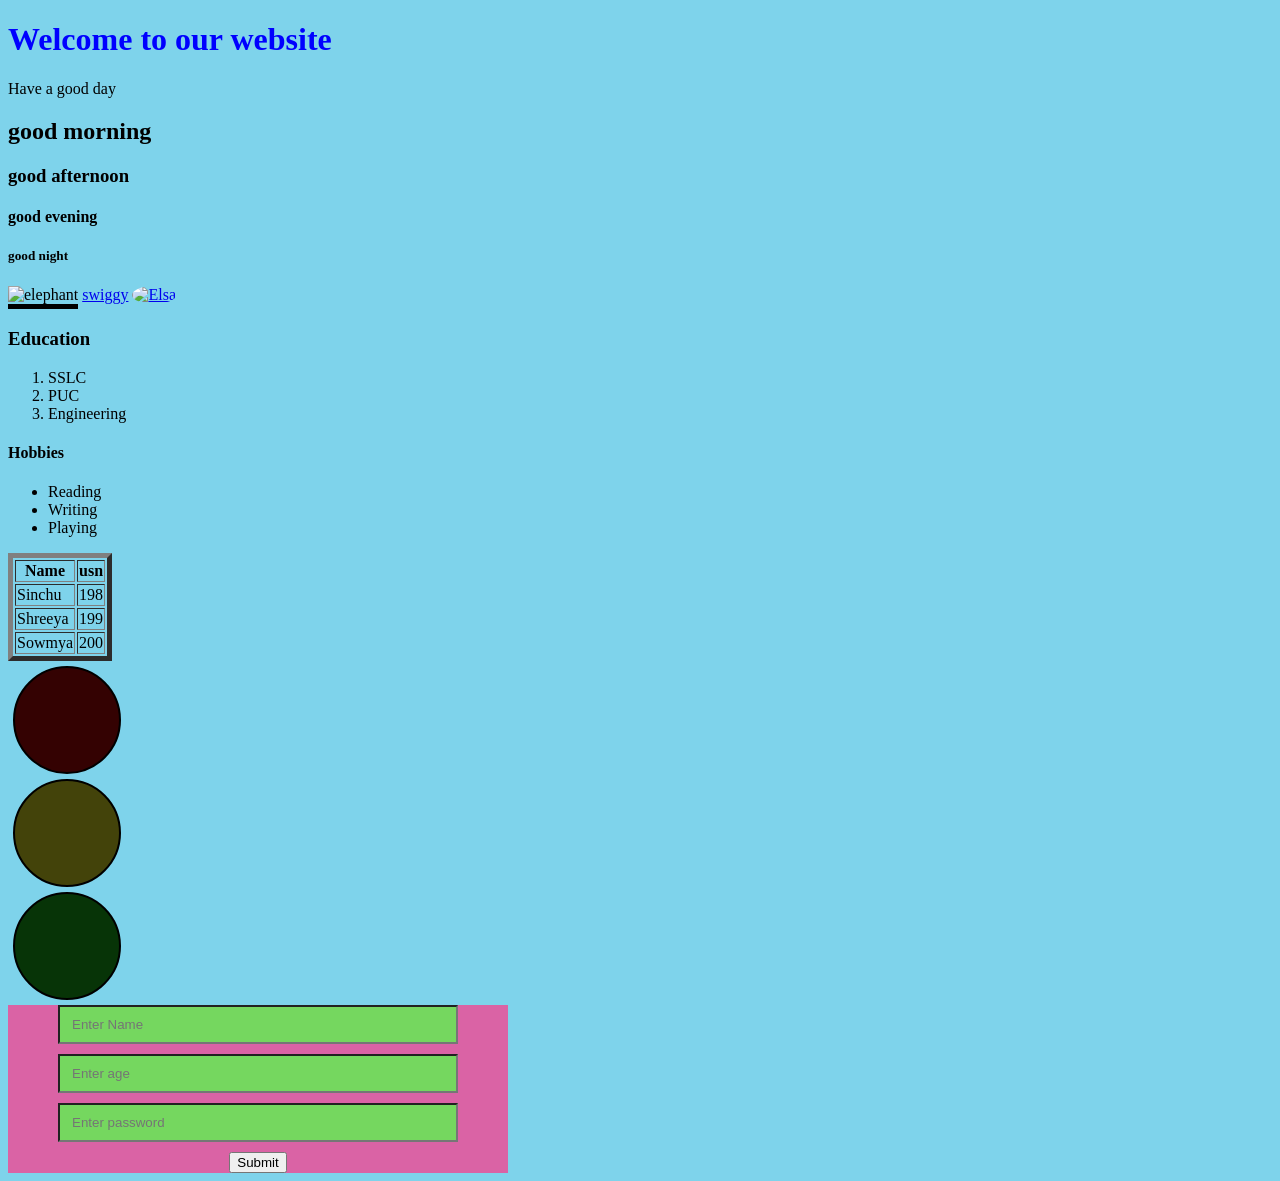
==== index.html @ cd45258e "Skill Development program" ====
<!DOCTYPE html>
<html lang="en">
<head>
    <meta charset="UTF-8">
    <meta name="viewport" content="width=device-width, initial-scale=1.0">
    <title>Document</title>
    <link rel="stylesheet" href="style.css">
</head>
<body>
    <h1 style="color: blue;">Welcome to our website </h1>
    <p>Have a good day</p>
    <h2>good morning</h2>
    <h3>good afternoon</h3>
    <h4>good evening</h4>
    <h5>good night</h5>  

    <img src="https://th.bing.com/th?q=Cute+and+Girly+Wallpapers+Elephant&w=120&h=120&c=1&rs=1&qlt=70&r=0&o=7&cb=1&dpr=1.5&pid=InlineBlock&rm=3&mkt=en-IN&cc=IN&setlang=en&adlt=moderate&t=1&mw=247" alt="elephant"  id="elephant" width="300" height="200">
    <a href="https://www.zomato.com/">swiggy</a>
    <a href="https://i.pinimg.com/736x/d4/13/8e/d4138ee46ea6136b2cb9c35057a6ec2f.jpg"> <img src="https://tse1.mm.bing.net/th/id/OIP.ut5CbmNNxjrD19TA4s0o9QHaJv?r=0&w=942&h=1239&rs=1&pid=ImgDetMain&o=7&rm=3" alt="Elsa" id="elsa">
    </a>

    <h3>Education</h3>
        <ol>
            <li>SSLC</li>
            <li>PUC</li>
            <li>Engineering</li>
        </ol>

    <h4>Hobbies</h4>
        <ul>
            <li>Reading</li>
            <li>Writing</li>
            <li>Playing</li>
        </ul>

        <table border ="5">
            <tr>
                <th>Name</th>
                <th>usn</th>
            </tr>
            <tr>
                <td>Sinchu</td>
                <td>198</td>
            </tr>
            <tr>
                <td>Shreeya</td>
                <td>199</td>
            </tr>
            <tr>
                <td>Sowmya</td>
                <td>200</td>
            </table>

            <div id="div1"></div>
            <div id="div2"></div>
            <div id="div3"></div>
            <div id="div4"></div>

        <form action="">
            <input type="text" placeholder="Enter Name">
            <input type="number"placeholder="Enter age">
            <input type="password" placeholder="Enter password">
        
            <button>Submit</button>
        </form>
</body>
</html>
</body>
</html>
---- style.css ----
body{
    background-color: #7ed3eb;
}
img{
    width: 100%;
    height: auto;
}
#elephant{
    width: 200px;
    height: 200px;
    border-bottom: 5px solid #000;
}
#elsa{
    width: 200px;
    height: 400px;
    border-radius: 50%;
}
#div1{
    background-color: rgb(52, 2, 2);
    height:100px;
    width:100px;
    border:2px solid black;
    padding: 2px;
    margin:5px;
    border-radius:50%;
}
#div2{
    background-color:rgb(67, 67, 10);
    height:100px;
    width:100px;
    border:2px solid black;
    padding: 2px;
    margin:5px;
    border-radius:50%;
}
#div3{
    background-color: rgb(7, 52, 7);
    height:100px;
    width:100px;
    border:2px solid black;
    padding: 2px;
    margin:5px;
    border-radius:50%;
}
#div1:hover{
    background-color:rgb(255, 0, 0) ;
    box-shadow: 0 0 50px red;
    ;
}
#div2:hover{
    background-color: yellow;
    box-shadow:0 0 50px yellow;
}
#div3:hover{
    background-color: rgb(4, 207, 4);
    box-shadow:0 0 50px green;
}
form{
    display: flex;
    flex-direction: column;
    justify-content: center;
    align-items: center;
    font-family: cursive;
    gap:10px;
    background-color: rgb(218, 99, 165);
    backdrop-filter: blur(10px);
    width:500px;
}
input{
    background-color: rgb(117, 215, 95);
    padding:10px 12px;
    box-sizing:border-box;
    transition:0.3s ease;
    width:80%;
    color:black;
}
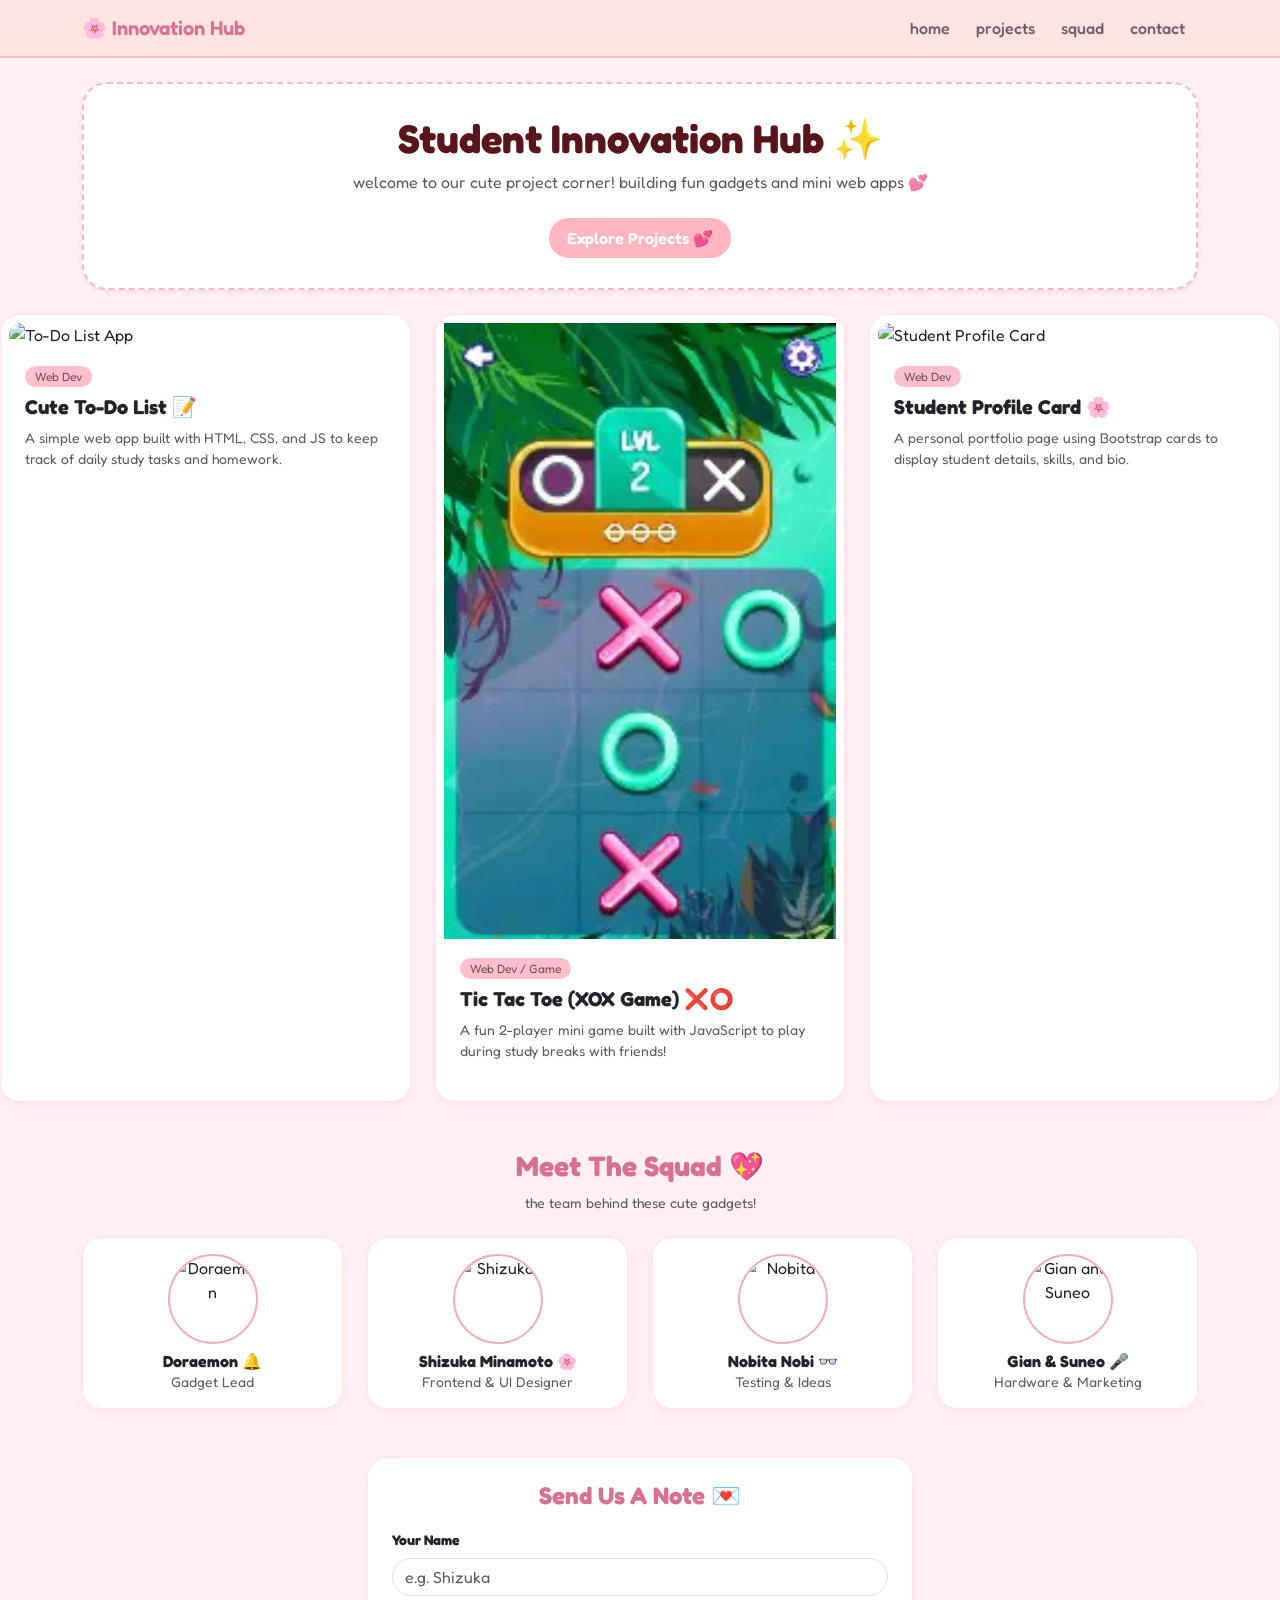
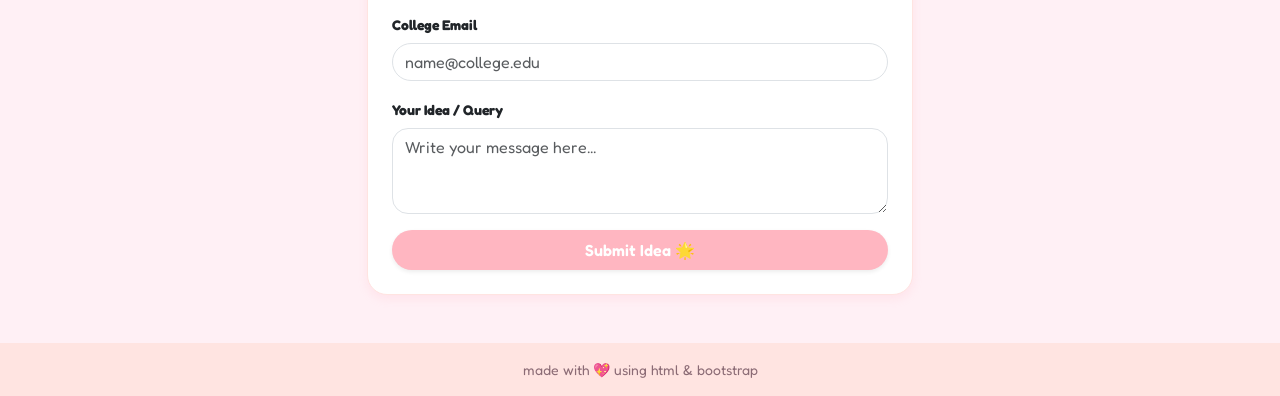
==== commit b894c8e6: "Skill Development program" ====
--- a/index.html
+++ b/index.html
@@ -1,69 +1,269 @@
 <!DOCTYPE html>
 <html lang="en">
 <head>
-    <meta charset="UTF-8">
-    <meta name="viewport" content="width=device-width, initial-scale=1.0">
-    <title>Document</title>
-    <link rel="stylesheet" href="style.css">
+  <meta charset="UTF-8">
+  <meta name="viewport" content="width=device-width, initial-scale=1.0">
+  <title>Student Innovation Hub 🌸</title>
+  
+  
+  <link href="https://cdn.jsdelivr.net/npm/bootstrap@5.3.3/dist/css/bootstrap.min.css" rel="stylesheet">
+  
+
+  <link href="https://fonts.googleapis.com/css2?family=Fredoka:wght@400;600&display=swap" rel="stylesheet">
+
+  <style>
+    
+    body {
+      font-family: 'Fredoka', sans-serif;
+      background-color: #fff0f5;
+      color: #5a4b51;
+    }
+
+   
+    .navbar {
+      background-color: #ffe4e1 !important; 
+      border-bottom: 2px solid #ffb6c1;
+    }
+
+    .navbar-brand {
+      color: #d87093 !important;
+      font-weight: 600;
+    }
+
+    .nav-link {
+      color: #775865 !important;
+      font-weight: 500;
+      margin: 0 5px;
+    }
+
+    .nav-link:hover {
+      color: #d87093 !important;
+    }
+
+    
+    .hero-box {
+      background: #ffffff;
+      border-radius: 25px;
+      border: 2px dashed #ffb6c1;
+      padding: 30px;
+    }
+
+    
+    .btn-pink {
+      background-color: #ffb6c1;
+      color: #ffffff;
+      border: none;
+      border-radius: 20px;
+      font-weight: 600;
+      padding: 8px 18px;
+    }
+
+    .btn-pink:hover {
+      background-color: #ff99aa;
+      color: #ffffff;
+    }
+
+    .btn-filter {
+      background-color: #ffffff;
+      color: #d87093;
+      border: 2px solid #ffb6c1;
+      border-radius: 20px;
+      margin: 3px;
+      font-weight: 500;
+    }
+
+    .btn-filter:hover, .btn-filter.active {
+      background-color: #ffb6c1;
+      color: #ffffff;
+    }
+
+    .cute-card {
+      background: #ffffff;
+      border-radius: 20px;
+      border: 1px solid #ffe4e1;
+      box-shadow: 0 4px 10px rgba(255, 182, 193, 0.2);
+    }
+
+    .tag-badge {
+      background-color: #ffc0cb;
+      color: #6d4c54;
+      border-radius: 12px;
+      padding: 3px 10px;
+      font-size: 0.75rem;
+    }
+
+    footer {
+      background-color: #ffe4e1;
+      color: #8b6b75;
+    }
+  </style>
 </head>
 <body>
-    <h1 style="color: blue;">Welcome to our website </h1>
-    <p>Have a good day</p>
-    <h2>good morning</h2>
-    <h3>good afternoon</h3>
-    <h4>good evening</h4>
-    <h5>good night</h5>  
-
-    <img src="https://th.bing.com/th?q=Cute+and+Girly+Wallpapers+Elephant&w=120&h=120&c=1&rs=1&qlt=70&r=0&o=7&cb=1&dpr=1.5&pid=InlineBlock&rm=3&mkt=en-IN&cc=IN&setlang=en&adlt=moderate&t=1&mw=247" alt="elephant"  id="elephant" width="300" height="200">
-    <a href="https://www.zomato.com/">swiggy</a>
-    <a href="https://i.pinimg.com/736x/d4/13/8e/d4138ee46ea6136b2cb9c35057a6ec2f.jpg"> <img src="https://tse1.mm.bing.net/th/id/OIP.ut5CbmNNxjrD19TA4s0o9QHaJv?r=0&w=942&h=1239&rs=1&pid=ImgDetMain&o=7&rm=3" alt="Elsa" id="elsa">
-    </a>
-
-    <h3>Education</h3>
-        <ol>
-            <li>SSLC</li>
-            <li>PUC</li>
-            <li>Engineering</li>
-        </ol>
-
-    <h4>Hobbies</h4>
-        <ul>
-            <li>Reading</li>
-            <li>Writing</li>
-            <li>Playing</li>
+
+  
+  <nav class="navbar navbar-expand-lg sticky-top">
+    <div class="container">
+      <a class="navbar-brand" href="#">🌸 Innovation Hub</a>
+      <button class="navbar-toggler border-0" type="button" data-bs-toggle="collapse" data-bs-target="#cuteNav">
+        <span class="navbar-toggler-icon"></span>
+      </button>
+      <div class="collapse navbar-collapse" id="cuteNav">
+        <ul class="navbar-nav ms-auto">
+          <li class="nav-item"><a class="nav-link" href="#home">home</a></li>
+          <li class="nav-item"><a class="nav-link" href="#projects">projects</a></li>
+          <li class="nav-item"><a class="nav-link" href="#team">squad</a></li>
+          <li class="nav-item"><a class="nav-link" href="#contact">contact</a></li>
         </ul>
-
-        <table border ="5">
-            <tr>
-                <th>Name</th>
-                <th>usn</th>
-            </tr>
-            <tr>
-                <td>Sinchu</td>
-                <td>198</td>
-            </tr>
-            <tr>
-                <td>Shreeya</td>
-                <td>199</td>
-            </tr>
-            <tr>
-                <td>Sowmya</td>
-                <td>200</td>
-            </table>
-
-            <div id="div1"></div>
-            <div id="div2"></div>
-            <div id="div3"></div>
-            <div id="div4"></div>
-
-        <form action="">
-            <input type="text" placeholder="Enter Name">
-            <input type="number"placeholder="Enter age">
-            <input type="password" placeholder="Enter password">
-        
-            <button>Submit</button>
-        </form>
+      </div>
+    </div>
+  </nav>
+
+  
+  <section id="home" class="container my-4 text-center">
+    <div class="hero-box shadow-sm">
+      <h1 class="fw-bold text-danger-emphasis">Student Innovation Hub ✨</h1>
+      <p class="text-muted">welcome to our cute project corner! building fun gadgets and mini web apps 💕</p>
+      <a href="#projects" class="btn btn-pink mt-2">Explore Projects 💕</a>
+    </div>
+  </section>
+
+
+    <div class="row g-4">
+
+  
+      <div class="col-12 col-md-4 project-item web">
+        <div class="card cute-card h-100 p-2">
+          <img src="https://www.bing.com/th/id/OIP.-VhXMog3wbndNNYh3rtF5gHaJX?w=193&h=244&c=8&rs=1&qlt=90&o=6&dpr=1.5&pid=ImgAns&rm=2" class="card-img-top rounded-4" alt="To-Do List App">
+          <div class="card-body">
+            <span class="tag-badge">Web Dev</span>
+            <h5 class="fw-bold mt-2">Cute To-Do List 📝</h5>
+            <p class="text-muted small">A simple web app built with HTML, CSS, and JS to keep track of daily study tasks and homework.</p>
+          </div>
+        </div>
+      </div>
+
+    
+      <div class="col-12 col-md-4 project-item web">
+        <div class="card cute-card h-100 p-2">
+          <img src="[data-uri]" alt="Tic Tac Toe Game">
+          <div class="card-body">
+            <span class="tag-badge">Web Dev / Game</span>
+            <h5 class="fw-bold mt-2">Tic Tac Toe (XOX Game) ❌⭕</h5>
+            <p class="text-muted small">A fun 2-player mini game built with JavaScript to play during study breaks with friends!</p>
+          </div>
+        </div>
+      </div>
+
+      
+      <div class="col-12 col-md-4 project-item web">
+        <div class="card cute-card h-100 p-2">
+          <img src="https://th.bing.com/th/id/OIP.hGSCbXlcOjL_9mmzerqAbQHaHa?w=188&h=188&c=7&r=0&o=7&dpr=1.5&pid=1.7&rm=3" class="card-img-top rounded-4" alt="Student Profile Card">
+          <div class="card-body">
+            <span class="tag-badge">Web Dev</span>
+            <h5 class="fw-bold mt-2">Student Profile Card 🌸</h5>
+            <p class="text-muted small">A personal portfolio page using Bootstrap cards to display student details, skills, and bio.</p>
+          </div>
+        </div>
+      </div>
+
+    </div>
+  </section>
+
+
+  <section id="team" class="container my-5">
+    <div class="text-center mb-4">
+      <h3 class="fw-bold" style="color: #d87093;">Meet The Squad 💖</h3>
+      <p class="text-muted small">the team behind these cute gadgets!</p>
+    </div>
+
+    <div class="row g-4 text-center">
+
+    
+      <div class="col-6 col-md-3">
+        <div class="card cute-card p-3">
+          <img src="https://tse3.mm.bing.net/th/id/OIP.eM3uPNheRAmFz0elY1ZvgwHaHa?r=0&rs=1&pid=ImgDetMain&o=7&rm=3" class="rounded-circle mx-auto mb-2 border border-2 border-danger-subtle" width="90" height="90" alt="Doraemon">
+          <h6 class="fw-bold mb-0">Doraemon 🔔</h6>
+          <small class="text-muted">Gadget Lead</small>
+        </div>
+      </div>
+
+      
+      <div class="col-6 col-md-3">
+        <div class="card cute-card p-3">
+          <img src="https://th.bing.com/th/id/OIP.2zbhSNV4JSzoCZLLImI-1gHaLH?w=115&h=180&c=7&r=0&o=7&dpr=1.5&pid=1.7&rm=3" class="rounded-circle mx-auto mb-2 border border-2 border-danger-subtle" width="90" height="90" alt="Shizuka">
+          <h6 class="fw-bold mb-0">Shizuka Minamoto 🌸</h6>
+          <small class="text-muted">Frontend & UI Designer</small>
+        </div>
+      </div>
+
+      <div class="col-6 col-md-3">
+        <div class="card cute-card p-3">
+          <img src="https://tse1.mm.bing.net/th/id/OIP.O49ZnD3PlDZXNOt-Wn6ZJQHaEK?r=0&rs=1&pid=ImgDetMain&o=7&rm=3" class="rounded-circle mx-auto mb-2 border border-2 border-danger-subtle" width="90" height="90" alt="Nobita">
+          <h6 class="fw-bold mb-0">Nobita Nobi 👓</h6>
+          <small class="text-muted">Testing & Ideas</small>
+        </div>
+      </div>
+
+      <div class="col-6 col-md-3">
+        <div class="card cute-card p-3">
+          <img src="https://i.ytimg.com/vi/qvf-QZW7k8k/maxresdefault.jpg" class="rounded-circle mx-auto mb-2 border border-2 border-danger-subtle" width="90" height="90" alt="Gian and Suneo">
+          <h6 class="fw-bold mb-0">Gian & Suneo 🎤</h6>
+          <small class="text-muted">Hardware & Marketing</small>
+        </div>
+      </div>
+
+    </div>
+  </section>
+
+  <section id="contact" class="container my-5">
+    <div class="row justify-content-center">
+      <div class="col-12 col-md-6">
+        <div class="card cute-card p-4">
+          <h4 class="fw-bold text-center mb-3" style="color: #d87093;">Send Us A Note 💌</h4>
+          <form onsubmit="alert('Message Sent! Thank you 💕'); return false;">
+            <div class="mb-3">
+              <label class="form-label small fw-bold">Your Name</label>
+              <input type="text" class="form-control rounded-pill border-pink" placeholder="e.g. Shizuka" required>
+            </div>
+            <div class="mb-3">
+              <label class="form-label small fw-bold">College Email</label>
+              <input type="email" class="form-control rounded-pill" placeholder="name@college.edu" required>
+            </div>
+            <div class="mb-3">
+              <label class="form-label small fw-bold">Your Idea / Query</label>
+              <textarea class="form-control rounded-4" rows="3" placeholder="Write your message here..." required></textarea>
+            </div>
+            <button type="submit" class="btn btn-pink w-100 shadow-sm">Submit Idea 🌟</button>
+          </form>
+        </div>
+      </div>
+    </div>
+  </section>
+
+  <footer class="text-center py-3 mt-5">
+    <p class="mb-0 small">made with 💖 using html & bootstrap</p>
+  </footer>
+
+  
+  <script src="https://cdn.jsdelivr.net/npm/bootstrap@5.3.3/dist/js/bootstrap.bundle.min.js"></script>
+
+  
+  <script>
+    function filterProjects(category, btn) {
+      
+      let buttons = document.querySelectorAll('.btn-filter');
+      buttons.forEach(b => b.classList.remove('active'));
+      btn.classList.add('active');
+
+      let items = document.querySelectorAll('.project-item');
+      items.forEach(item => {
+        if (category === 'all' || item.classList.contains(category)) {
+          item.style.display = 'block';
+        } else {
+          item.style.display = 'none';
+        }
+      });
+    }
+  </script>
 </body>
-</html>
-</body>
-</html>
+</html>
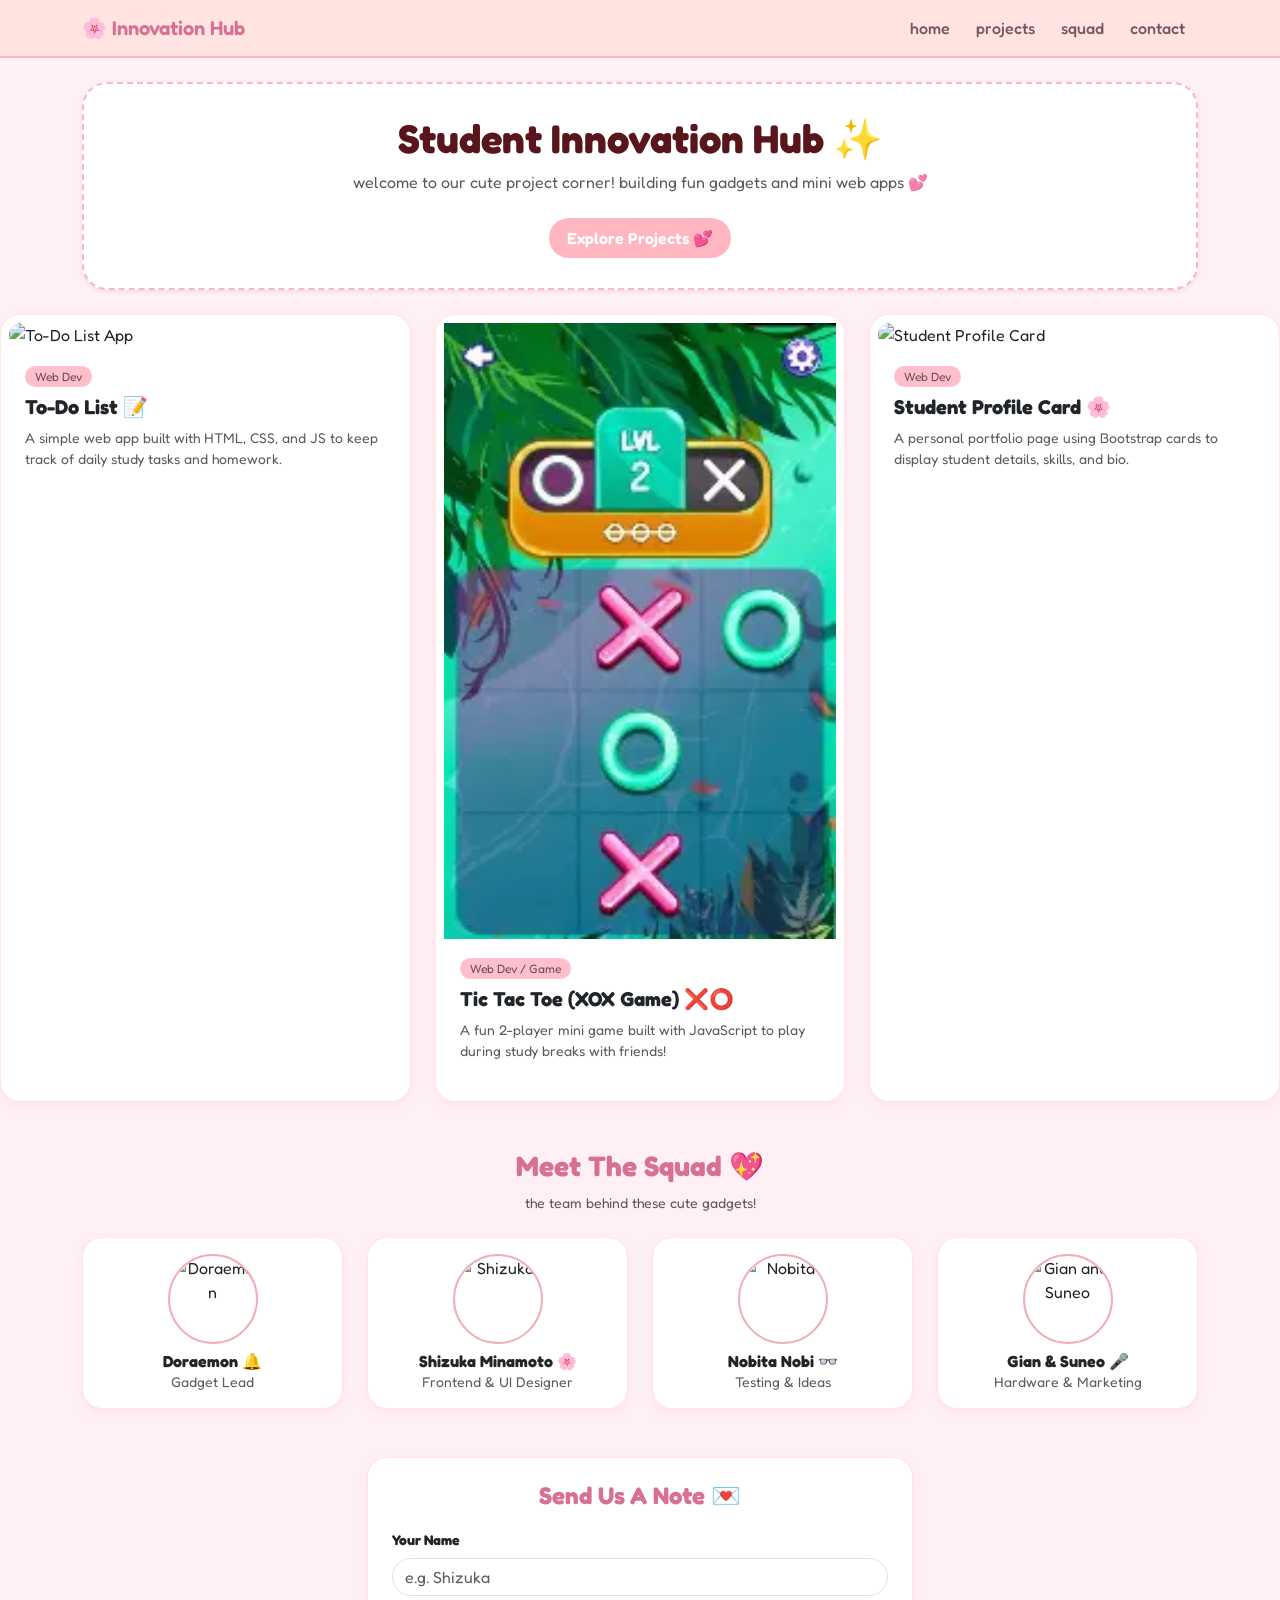
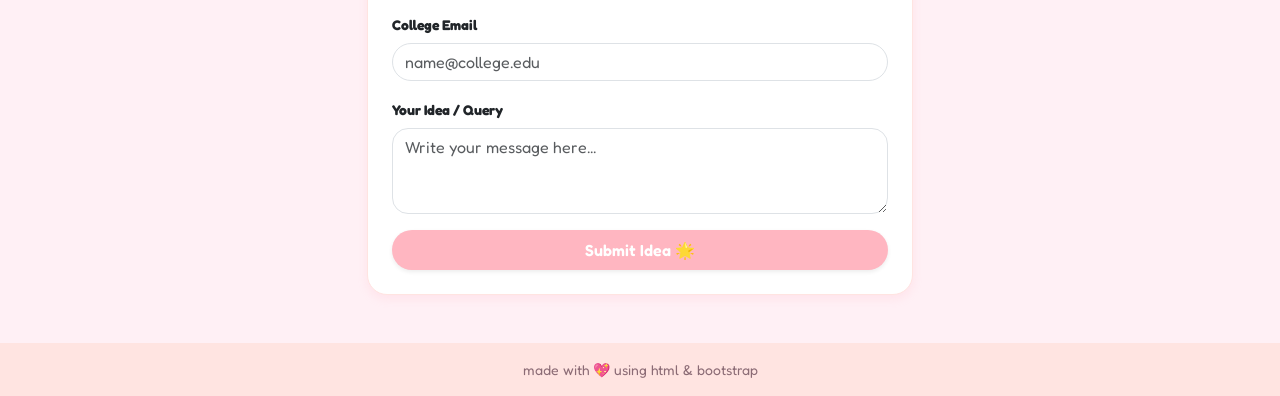
==== commit 61174958: "Skill Development Program" ====
--- a/index.html
+++ b/index.html
@@ -136,7 +136,7 @@
           <img src="https://www.bing.com/th/id/OIP.-VhXMog3wbndNNYh3rtF5gHaJX?w=193&h=244&c=8&rs=1&qlt=90&o=6&dpr=1.5&pid=ImgAns&rm=2" class="card-img-top rounded-4" alt="To-Do List App">
           <div class="card-body">
             <span class="tag-badge">Web Dev</span>
-            <h5 class="fw-bold mt-2">Cute To-Do List 📝</h5>
+            <h5 class="fw-bold mt-2">To-Do List 📝</h5>
             <p class="text-muted small">A simple web app built with HTML, CSS, and JS to keep track of daily study tasks and homework.</p>
           </div>
         </div>
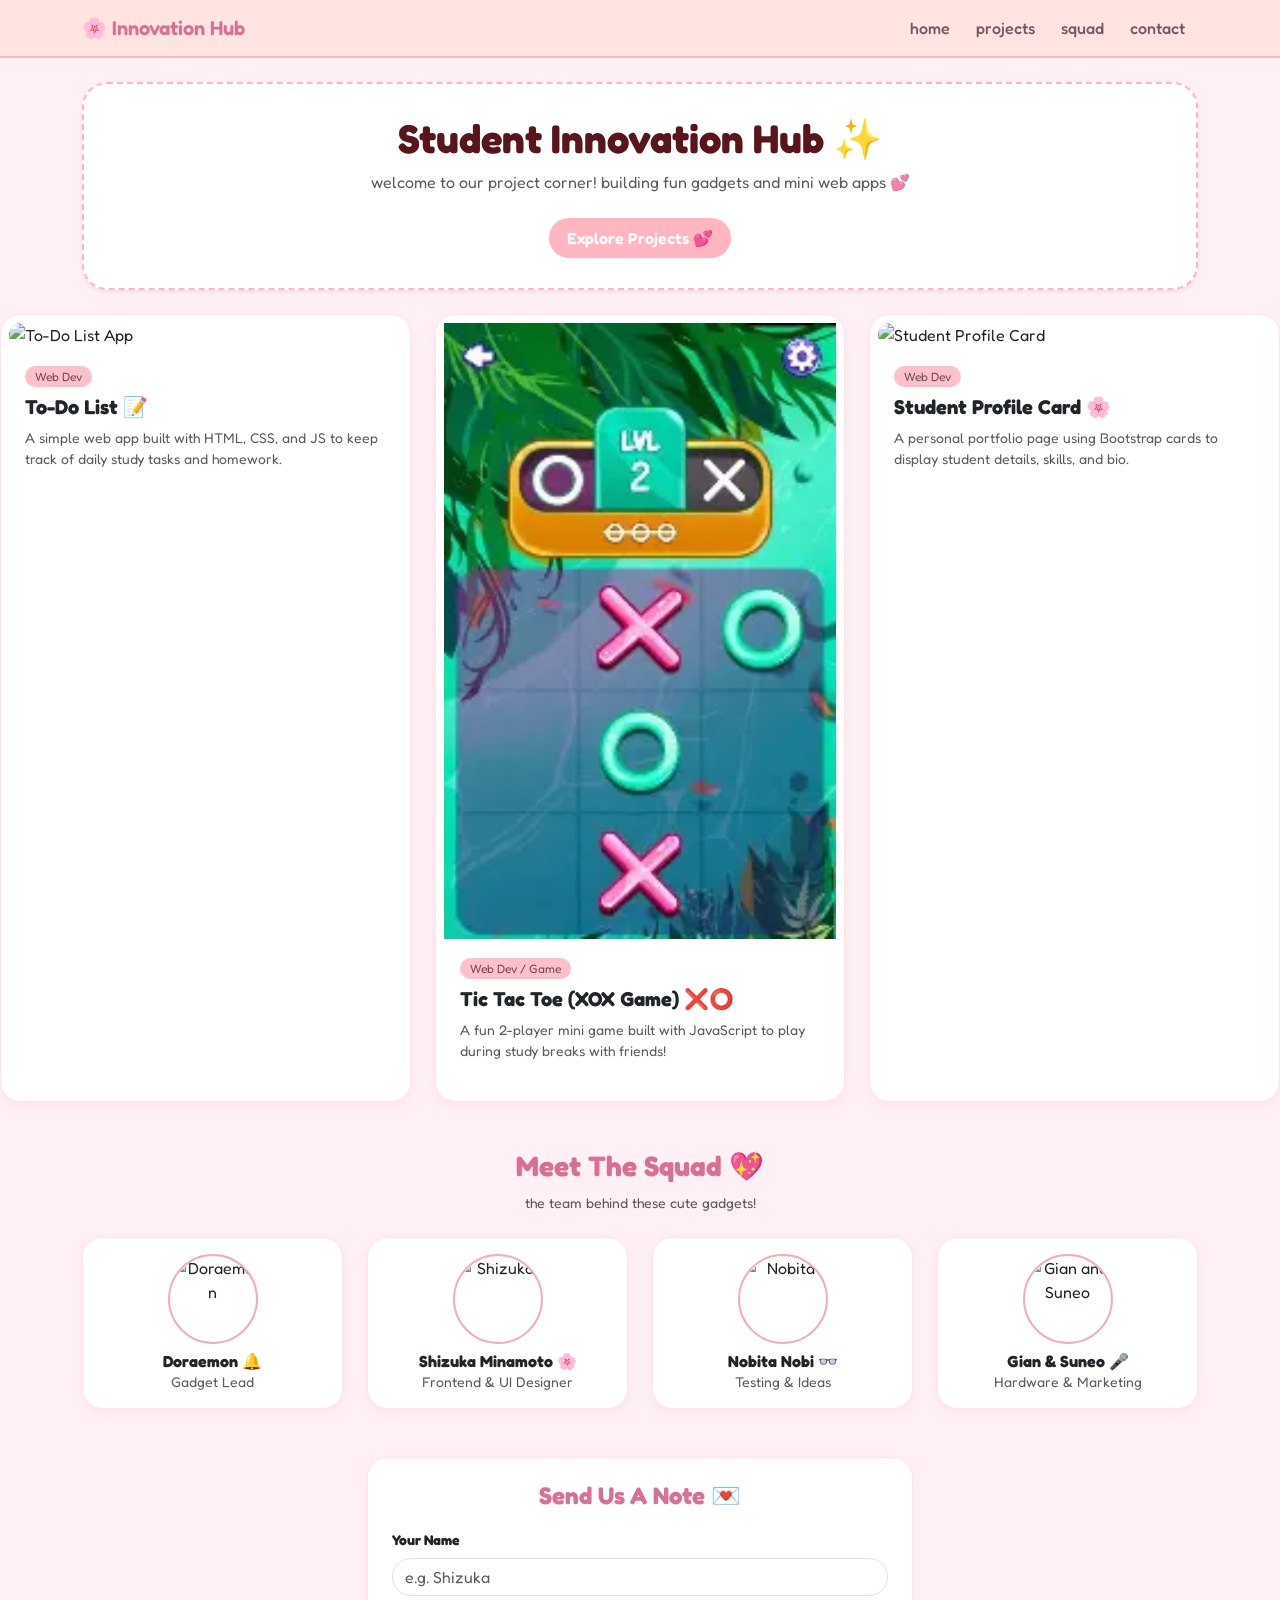
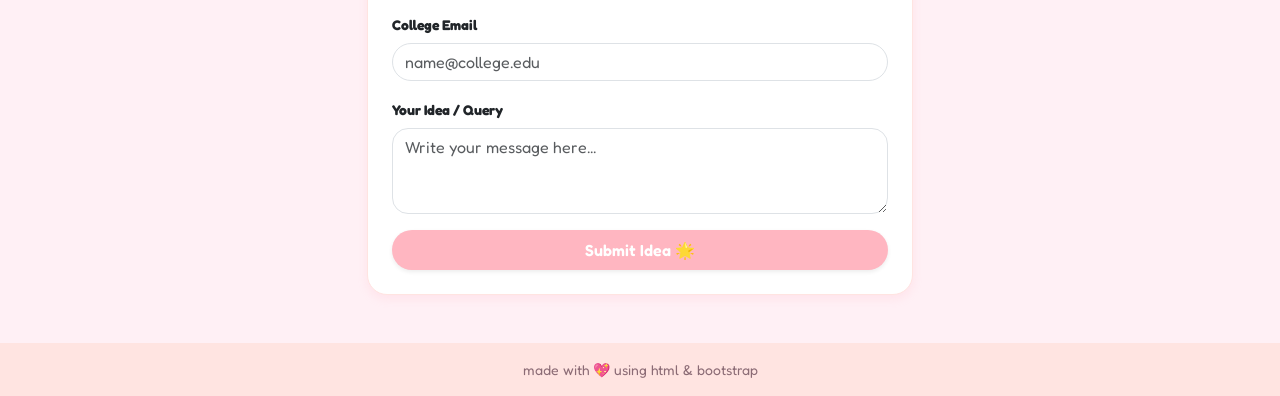
==== commit 8920f2e0: "Skill Development program" ====
--- a/index.html
+++ b/index.html
@@ -122,7 +122,7 @@
   <section id="home" class="container my-4 text-center">
     <div class="hero-box shadow-sm">
       <h1 class="fw-bold text-danger-emphasis">Student Innovation Hub ✨</h1>
-      <p class="text-muted">welcome to our cute project corner! building fun gadgets and mini web apps 💕</p>
+      <p class="text-muted">welcome to our project corner! building fun gadgets and mini web apps 💕</p>
       <a href="#projects" class="btn btn-pink mt-2">Explore Projects 💕</a>
     </div>
   </section>
